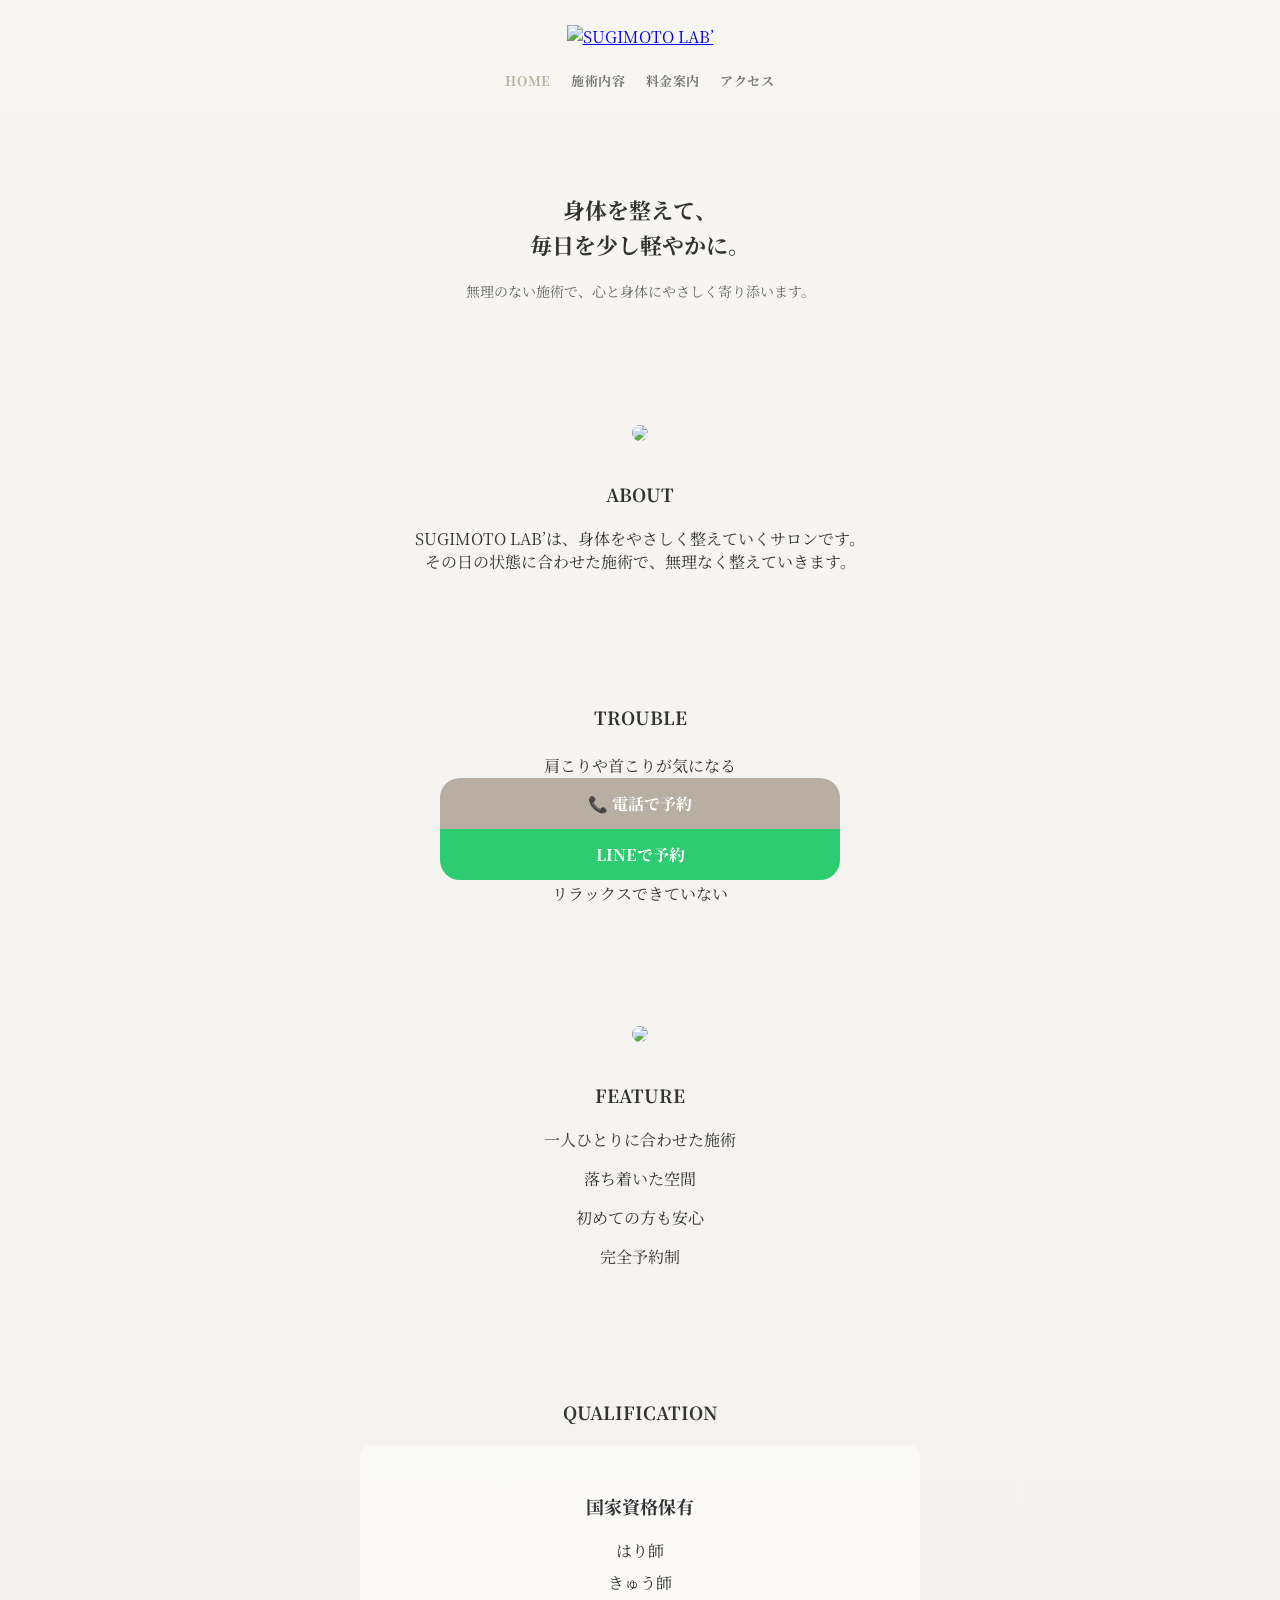
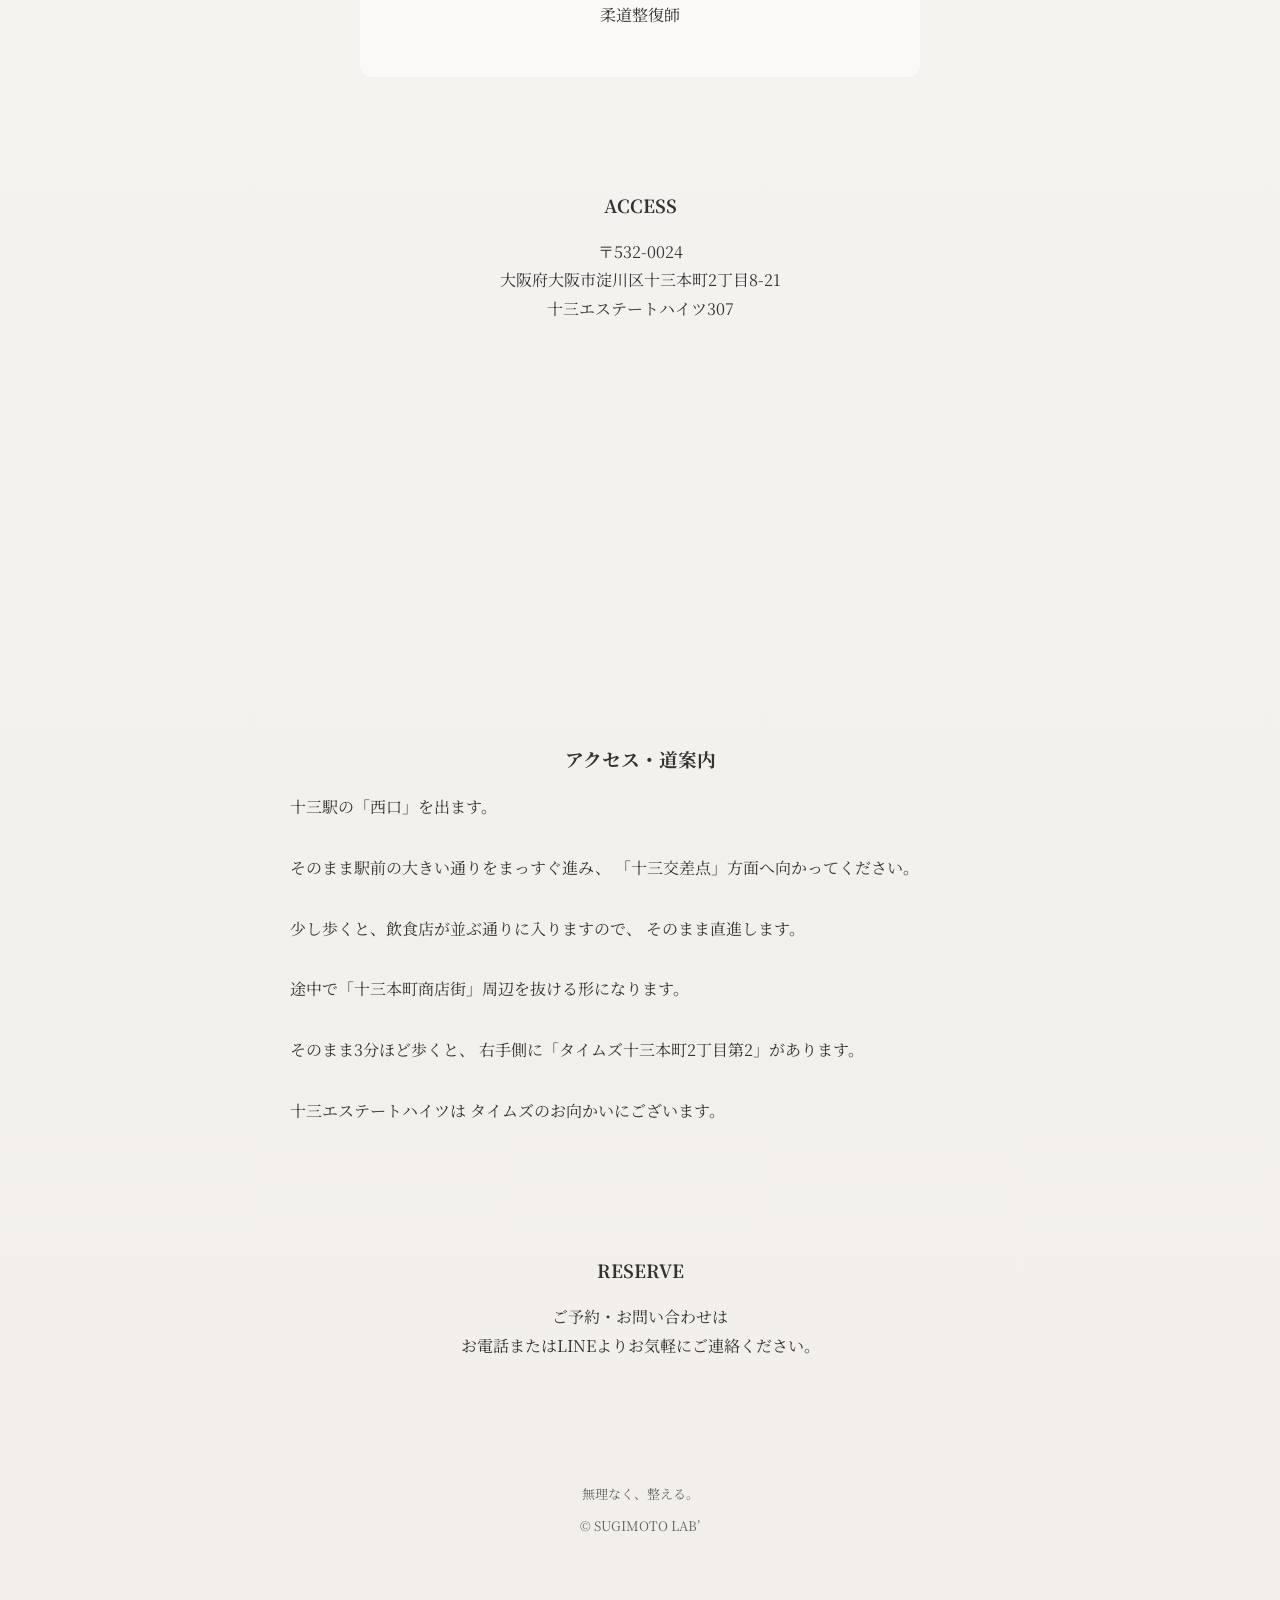
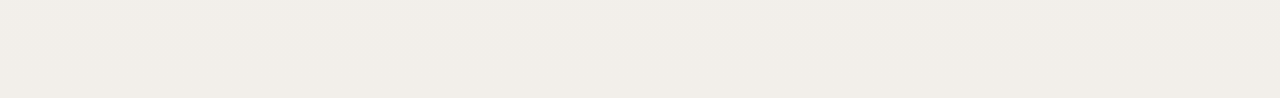
==== index.html @ 21ebf482 "Add files via upload" ====
<!DOCTYPE html>
<html lang="ja">
<head>
<meta charset="UTF-8">
<meta name="viewport" content="width=device-width, initial-scale=1.0">
<title>SUGIMOTO LAB’</title>

<link href="https://fonts.googleapis.com/css2?family=Noto+Serif+JP&display=swap" rel="stylesheet">
<link rel="stylesheet" href="style.css">
</head>

<body>

<header class="header">
  <a href="index.html"><img src="images/logo.png" class="logo" alt="SUGIMOTO LAB’"></a>
  
  <nav class="nav-menu">
    <ul>
      <li><a href="index.html" class="current">HOME</a></li>
      <li><a href="menu.html">施術内容</a></li>
      <li><a href="price.html">料金案内</a></li>
      <li><a href="index.html#access">アクセス</a></li>
    </ul>
  </nav>
</header>

<section class="hero">
  <h1>身体を整えて、<br>毎日を少し軽やかに。</h1>
  <p>無理のない施術で、心と身体にやさしく寄り添います。</p>
</section>

<section id="about" class="about">
  <img src="images/therapist.png" class="about-img">
  <h2>ABOUT</h2>
  <p>
    SUGIMOTO LAB’は、身体をやさしく整えていくサロンです。<br>
    その日の状態に合わせた施術で、無理なく整えていきます。
  </p>
</section>

<section id="trouble" class="trouble">
  <h2>TROUBLE</h2>
  <ul>
    <li>肩こりや首こりが気になる</li>
    <li>腰に違和感がある</li>
    <li>疲れがなかなか取れない</li>
    <li>姿勢が気になる</li>
    <li>リラックスできていない</li>
  </ul>
</section>

<section id="feature" class="feature">
  <img src="images/treatment.png" class="feature-img">
  <h2>FEATURE</h2>
  <p>一人ひとりに合わせた施術</p>
  <p>落ち着いた空間</p>
  <p>初めての方も安心</p>
  <p>完全予約制</p>
</section>

<section id="qualification" class="qualification">
  <h2>QUALIFICATION</h2>

  <div class="qualification-box">
    <p class="qualification-title">
      国家資格保有
    </p>

    <ul>
      <li>はり師</li>
      <li>きゅう師</li>
      <li>柔道整復師</li>
    </ul>
  </div>
</section>

<section id="access" class="access">
  <h2>ACCESS</h2>

  <div class="access-box">

    <p class="address">
      〒532-0024<br>
      大阪府大阪市淀川区十三本町2丁目8-21<br>
      十三エステートハイツ307
    </p>

 <iframe src="https://www.google.com/maps/embed?pb=!1m18!1m12!1m3!1d409.92564680138025!2d135.4805910197867!3d34.72018006422065!2m3!1f0!2f0!3f0!3m2!1i1024!2i768!4f13.1!3m3!1m2!1s0x6000e5ce4b250763%3A0x48b0d448606a60bc!2z44CSNTMyLTAwMjQg5aSn6Ziq5bqc5aSn6Ziq5biC5reA5bed5Yy65Y2B5LiJ5pys55S677yS5LiB55uu77yY4oiS77yS77yRIOWNgeS4ieOCqOOCueODhuODvOODiOODj-OCpOODhA!5e0!3m2!1sja!2sjp!4v1781175221794!5m2!1sja!2sjp" width="600" height="450" style="border:0;" allowfullscreen="" loading="lazy" referrerpolicy="no-referrer-when-downgrade">
 </iframe>

    <h3>アクセス・道案内</h3>

    <p class="access-text">
      十三駅の「西口」を出ます。<br><br>

      そのまま駅前の大きい通りをまっすぐ進み、
      「十三交差点」方面へ向かってください。<br><br>

      少し歩くと、飲食店が並ぶ通りに入りますので、
      そのまま直進します。<br><br>

      途中で「十三本町商店街」周辺を抜ける形になります。<br><br>

      そのまま3分ほど歩くと、
      右手側に「タイムズ十三本町2丁目第2」があります。<br><br>

      十三エステートハイツは
      タイムズのお向かいにございます。
    </p>

  </div>
</section>
  
<section id="reserve" class="reserve">
  <h2>RESERVE</h2>

  <p class="reserve-text">
    ご予約・お問い合わせは<br>
    お電話またはLINEよりお気軽にご連絡ください。
  </p>
</section>

<footer>
  <p>無理なく、整える。</p>
  <p>© SUGIMOTO LAB’</p>
</footer>
  
<div class="fixed-buttons">
  <a href="tel:07094495309" class="fixed-tel">
    📞 電話で予約
  </a>

  <a href="https://lin.ee/7CNkwtA" class="fixed-line">
    LINEで予約
  </a>
</div>
  
</body>
</html>
---- style.css ----
body {
  margin: 0;
  font-family: 'Noto Serif JP', serif;
  background: linear-gradient(180deg, #F7F6F3 0%, #F2EFEA 100%);
  color: #333;
  padding-bottom: 120px;
}

/* ヘッダー */
.header {
  display: flex;
  flex-direction: column;
  align-items: center;
  gap: 15px;
  padding: 25px 20px 15px;
  background-color: #F7F6F3;
}

.logo {
  width: 160px;
}

/* ナビゲーションメニュー (横並び) */
.nav-menu ul {
  display: flex;
  justify-content: center;
  gap: 20px;
  padding: 0;
  margin: 0;
  list-style: none;
}

.nav-menu a {
  text-decoration: none;
  color: #777;
  font-size: 13px;
  font-weight: bold;
  letter-spacing: 0.05em;
  padding: 5px 0;
  display: inline-block;
  transition: color 0.3s;
}

.nav-menu a:hover,
.nav-menu a.current {
  color: #B8AFA2; /* 現在のページ、またはホバー時にテーマカラーにする */
}

/* ヒーロー */
.hero {
  text-align: center;
  padding: 60px 20px;
}

.hero h1 {
  font-size: 22px;
  line-height: 1.6;
}

.hero p {
  font-size: 14px;
  color: #666;
}

/* セクション共通 */
section {
  padding: 50px 20px;
  text-align: center;
}

h2 {
  font-size: 18px;
  margin-bottom: 20px;
}

/* ABOUT画像 */
.about-img {
  width: 100%;
  max-width: 280px;
  border-radius: 12px;
  margin-bottom: 20px;
}

/* FEATURE画像 */
.feature-img {
  width: 100%;
  max-width: 280px;
  border-radius: 12px;
  margin-bottom: 20px;
}

/* リスト */
ul {
  list-style: none;
  padding: 0;
  line-height: 2;
}

/* 下層ページ専用の余白調整 */
.lower-main {
  min-height: 60vh;
  padding-top: 20px;
}

.section-lead {
  font-size: 14px;
  color: #666;
  margin-top: -10px;
  margin-bottom: 30px;
}

/* =========================
   MENU (施術内容)
========================= */
.menu-box {
  width: 100%;
  max-width: 550px;
  margin: 0 auto;
  text-align: left;
  background: rgba(255, 255, 255, 0.5);
  padding: 25px;
  border-radius: 12px;
  box-sizing: border-box;
}

.menu-box h3 {
  font-size: 16px;
  color: #333;
  margin-top: 25px;
  border-left: 3px solid #B8AFA2;
  padding-left: 10px;
}
.menu-box h3:first-child {
  margin-top: 0;
}

.menu-box p {
  font-size: 14px;
  line-height: 1.7;
  color: #555;
}

/* =========================
   PRICE (料金案内)
========================= */
.price-table {
  width: 100%;
  max-width: 550px;
  margin: 0 auto 15px;
  border-collapse: collapse;
  font-size: 14px;
}

.price-table tr {
  border-bottom: 1px solid #E5E2DC;
}

.price-table th, 
.price-table td {
  padding: 15px 10px;
}

.price-table th {
  text-align: left;
  font-weight: normal;
  color: #555;
}

.price-table td {
  text-align: right;
  font-weight: bold;
  color: #333;
}

.price-note {
  font-size: 12px;
  color: #888;
}

/* =========================
   QUALIFICATION
========================= */
.qualification-box{
  max-width: 500px;
  margin: 0 auto;
  padding: 30px;
  background: rgba(255,255,255,0.6);
  border-radius: 12px;
}

.qualification-title{
  font-size: 18px;
  font-weight: bold;
  margin-bottom: 15px;
}

/* =========================
   ACCESS
========================= */
.access-box{
  max-width: 700px;
  margin: 0 auto;
}

.address{
  line-height: 1.8;
}

.access-box iframe{
  width: 100%;
  height: 320px;
  border: none;
  border-radius: 12px;
  margin: 25px 0;
}

.access h3{
  margin-top: 30px;
  margin-bottom: 20px;
}

.access-text{
  text-align: left;
  line-height: 1.9;
}

/* =========================
   RESERVE / FOOTER / FIXED BUTTONS
========================= */
.reserve-text{
  line-height: 1.8;
  margin-bottom: 30px;
}

footer {
  text-align: center;
  padding: 30px 20px;
  font-size: 13px;
  color: #666;
}

.fixed-buttons{
  position: fixed;
  bottom: 20px;
  left: 50%;
  transform: translateX(-50%);
  width: 90%;
  max-width: 400px;
  display: flex;
  flex-direction: column;
  z-index: 999;
}

.fixed-tel,
.fixed-line{
  display: block;
  text-align: center;
  padding: 14px;
  color: white;
  text-decoration: none;
  font-weight: bold;
}

.fixed-tel{
  background: #B8AFA2;
  border-radius: 20px 20px 0 0;
}

.fixed-line{
  background: #2ECC71;
  border-radius: 0 0 20px 20px;
}

/* スムーズスクロール（HOMEからアクセスを押した時用） */
html {
  scroll-behavior: smooth;
}

/* スマホ調整 */
@media (max-width: 768px) {
  .logo {
    width: 140px;
  }
}
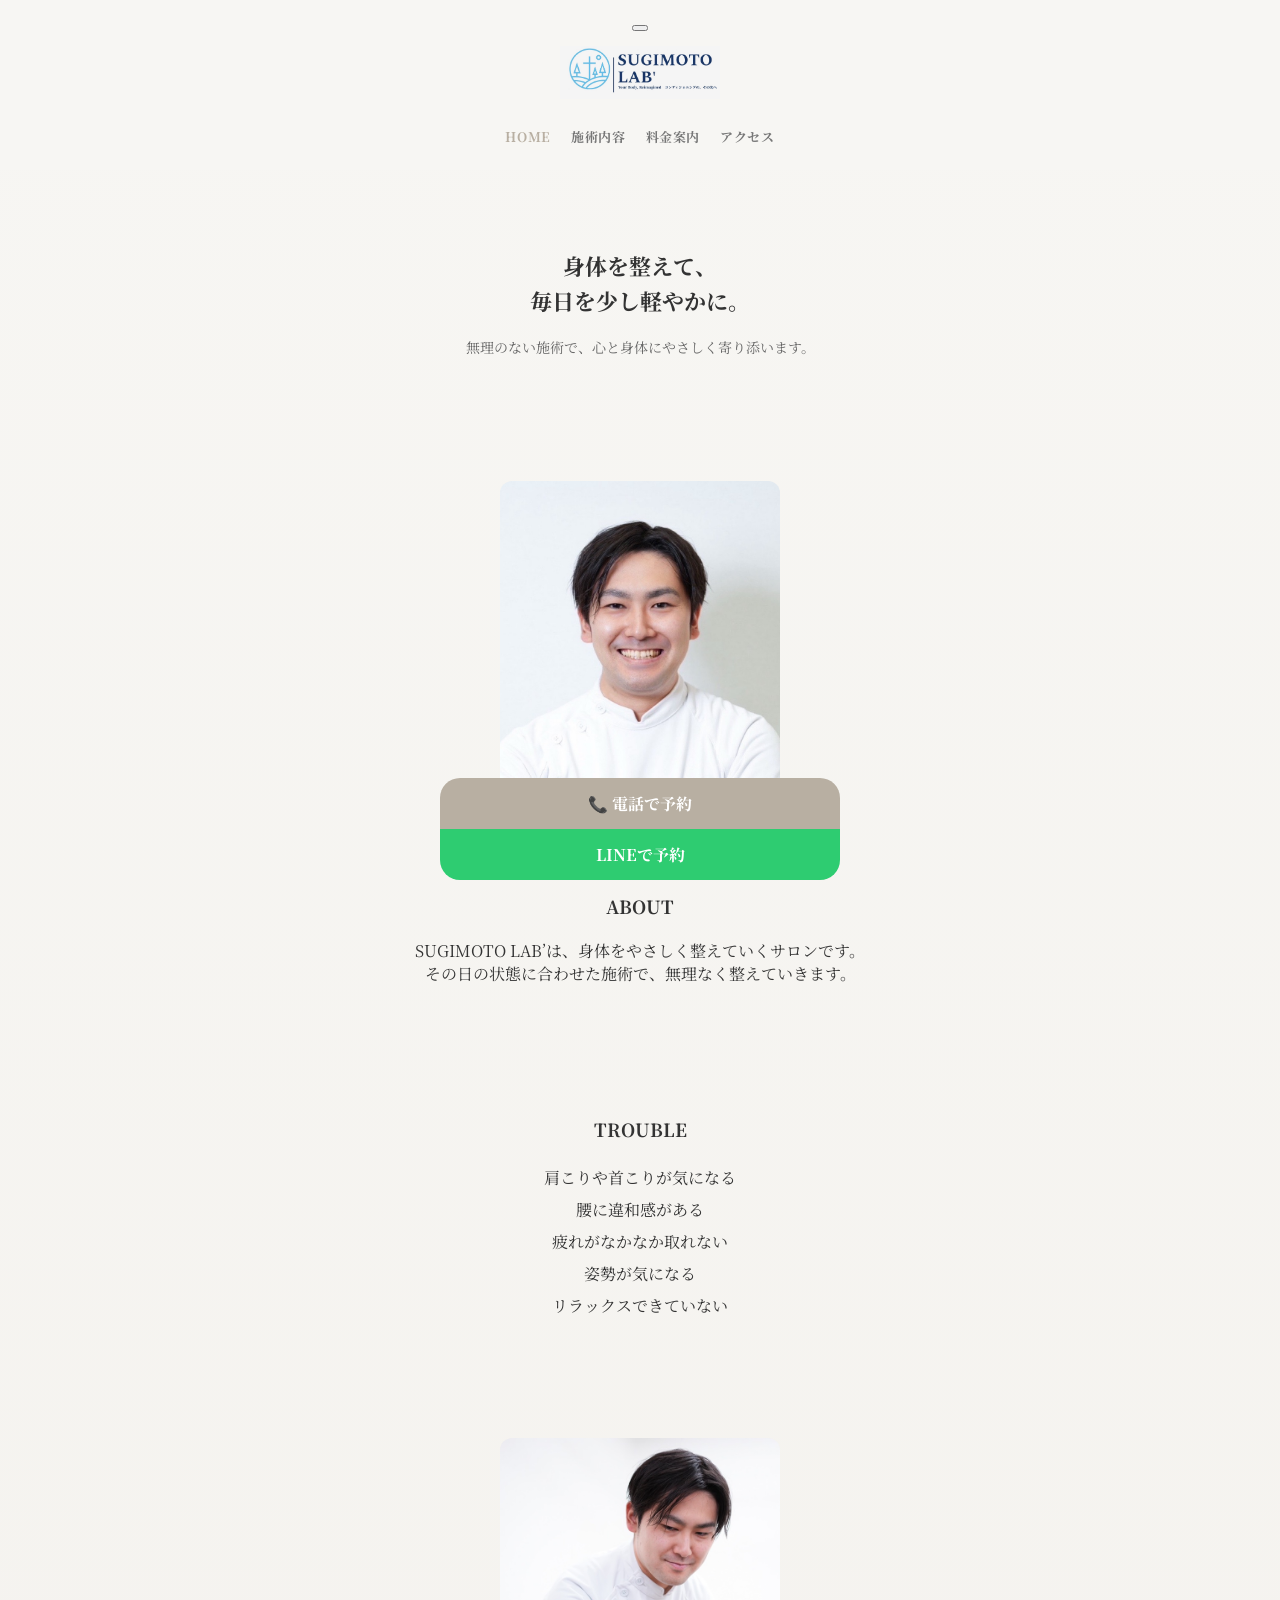
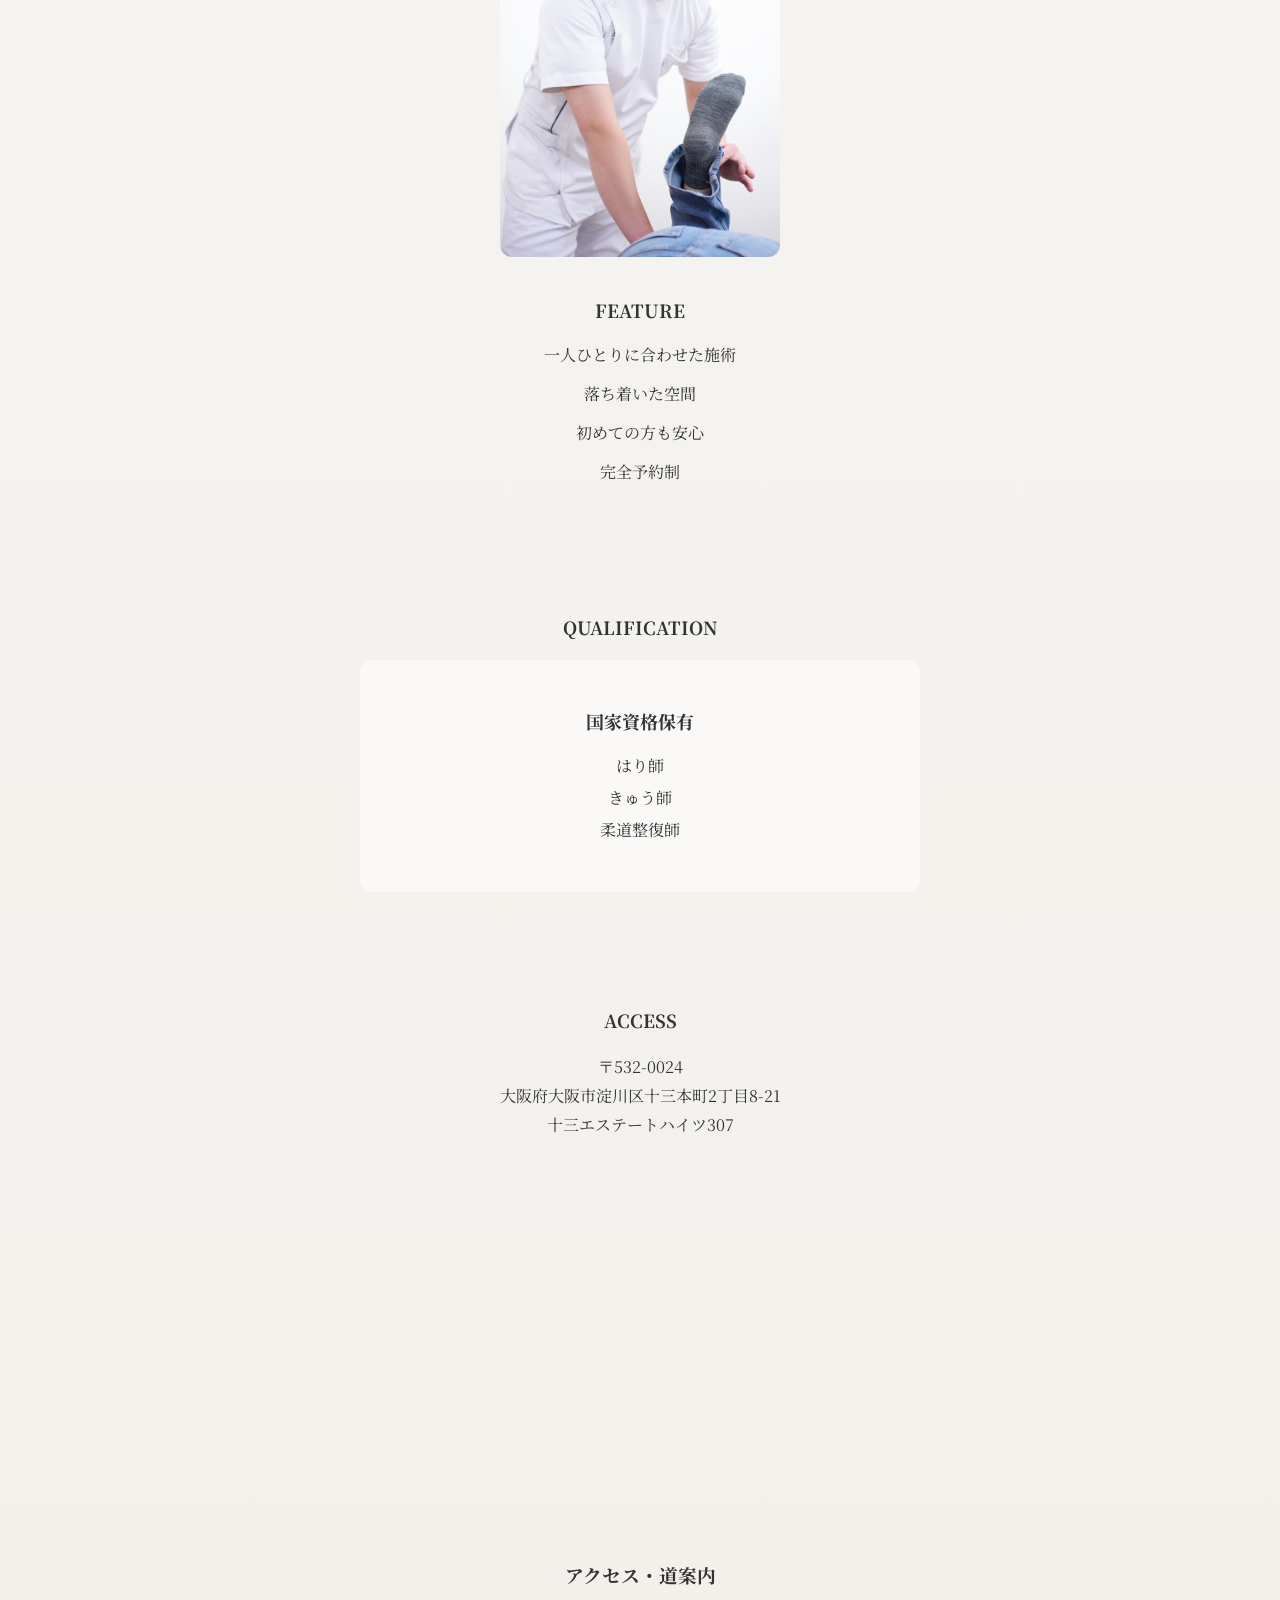
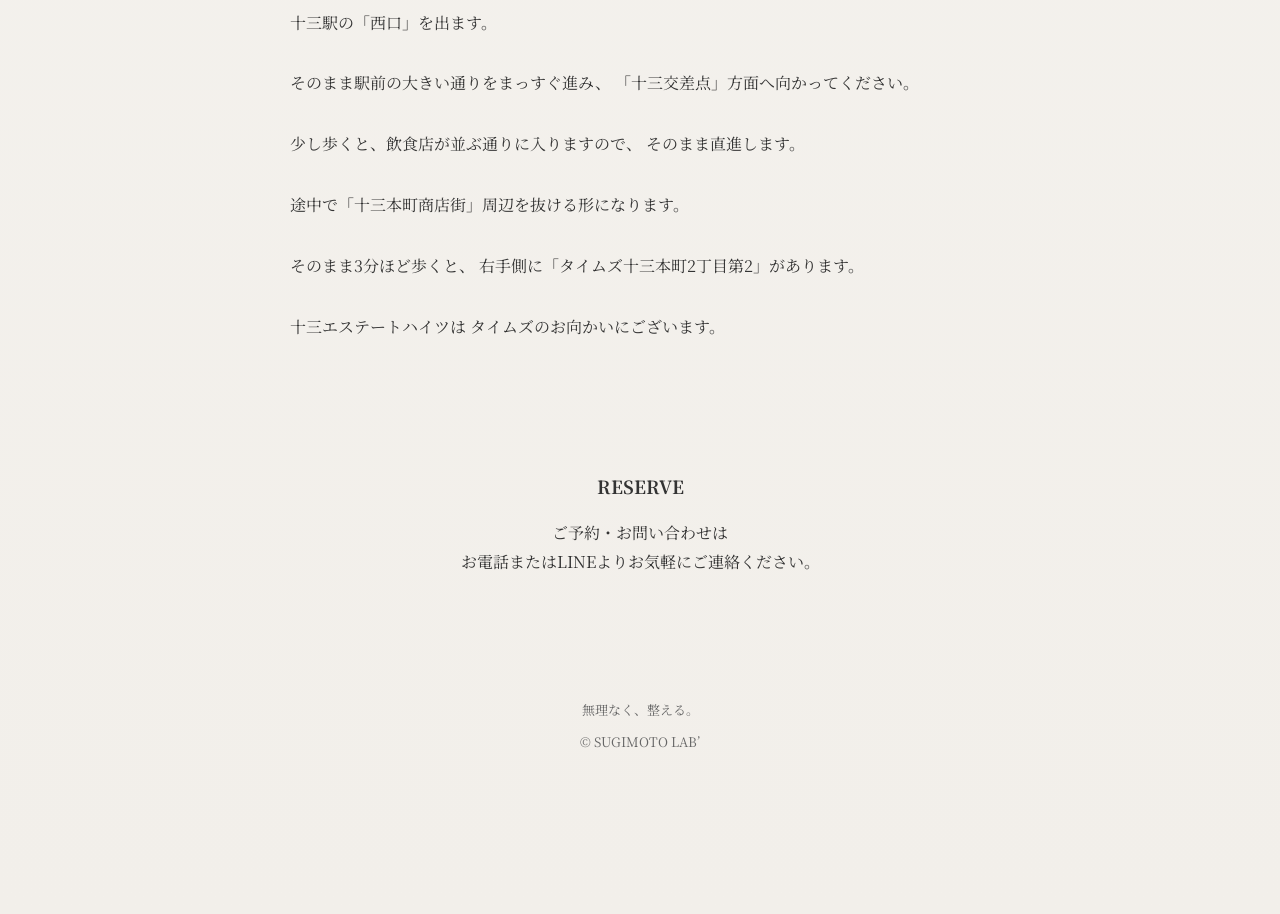
==== commit 2c19a7c1: "Update index.html" ====
--- a/index.html
+++ b/index.html
@@ -12,9 +12,15 @@
 <body>
 
 <header class="header">
+  <button class="menu-btn" id="js-menu-btn" aria-label="メニューを開く">
+    <span></span>
+    <span></span>
+    <span></span>
+  </button>
+
   <a href="index.html"><img src="images/logo.png" class="logo" alt="SUGIMOTO LAB’"></a>
   
-  <nav class="nav-menu">
+  <nav class="nav-menu" id="js-nav-menu">
     <ul>
       <li><a href="index.html" class="current">HOME</a></li>
       <li><a href="menu.html">施術内容</a></li>
@@ -134,6 +140,16 @@
     LINEで予約
   </a>
 </div>
+
+<script>
+  const menuBtn = document.getElementById('js-menu-btn');
+  const navMenu = document.getElementById('js-nav-menu');
+
+  menuBtn.addEventListener('click', () => {
+    menuBtn.classList.toggle('active');
+    navMenu.classList.toggle('active');
+  });
+</script>
   
 </body>
-</html>+</html>
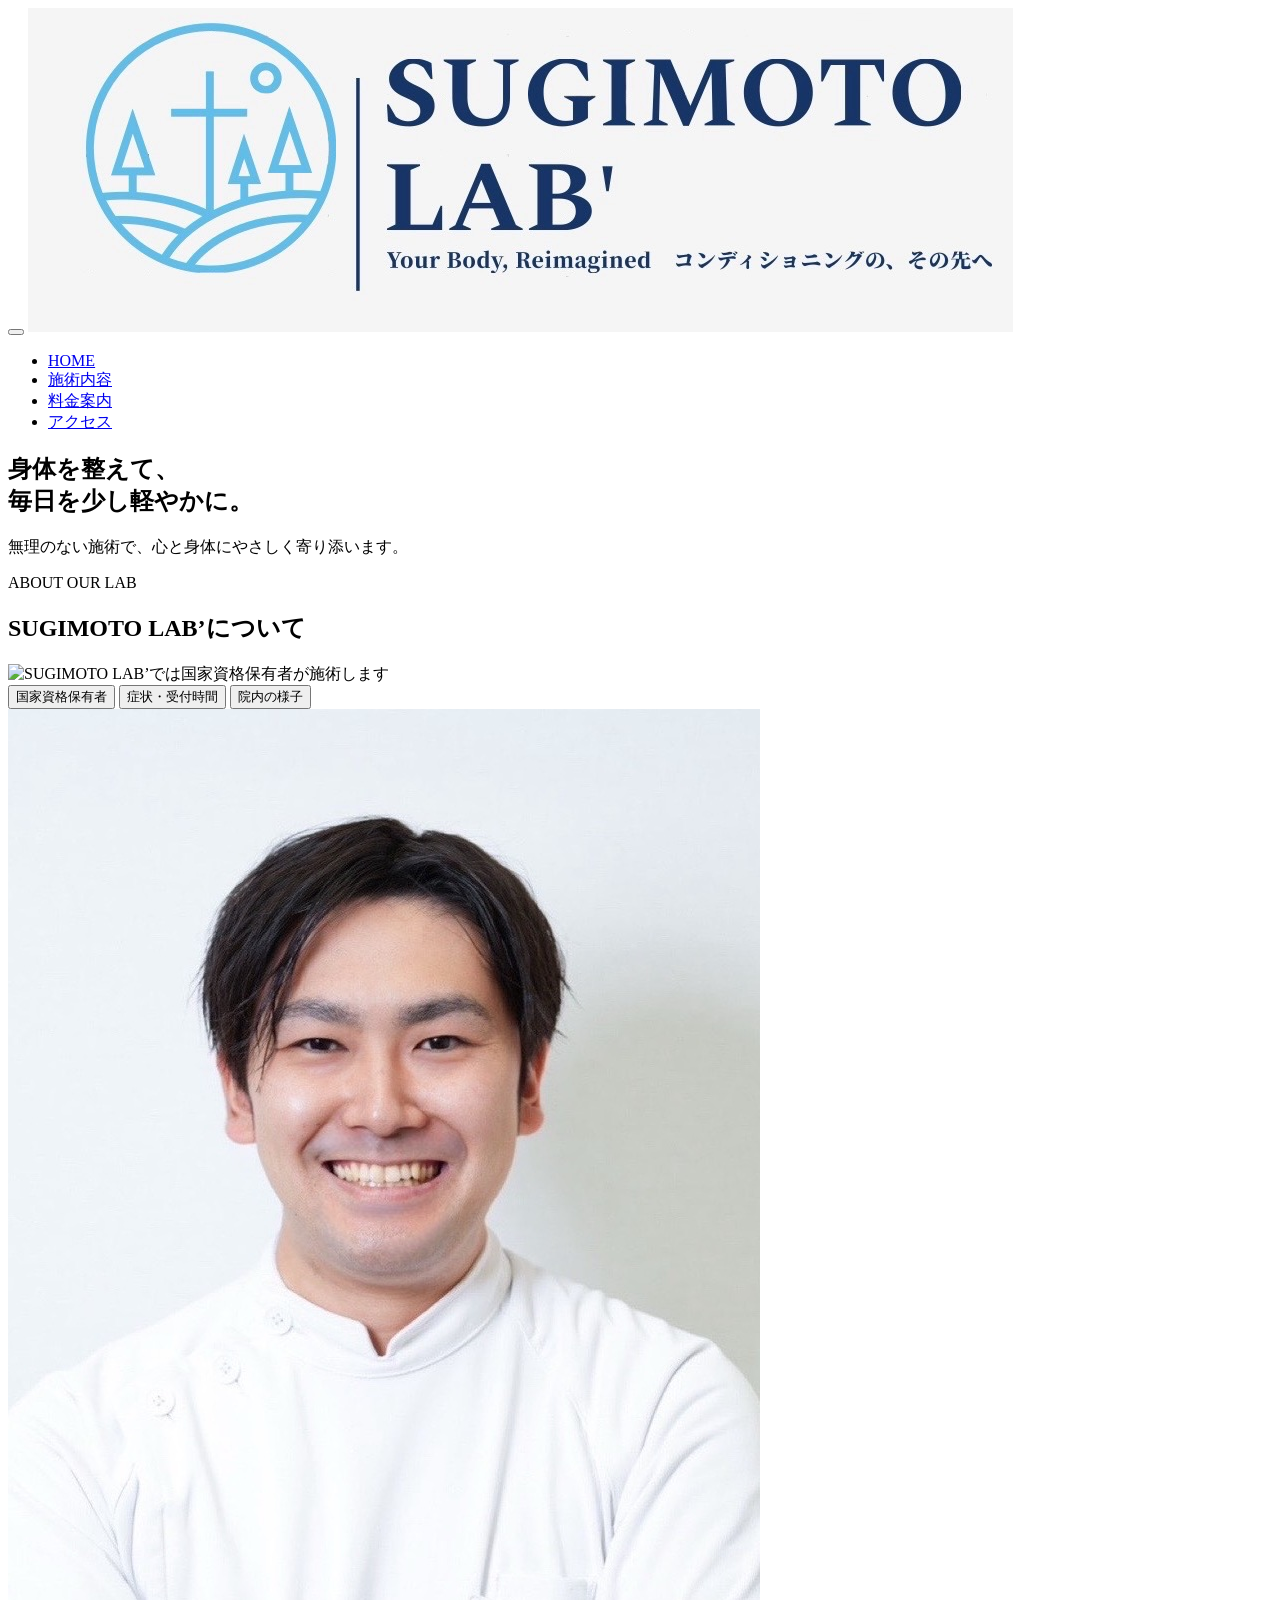
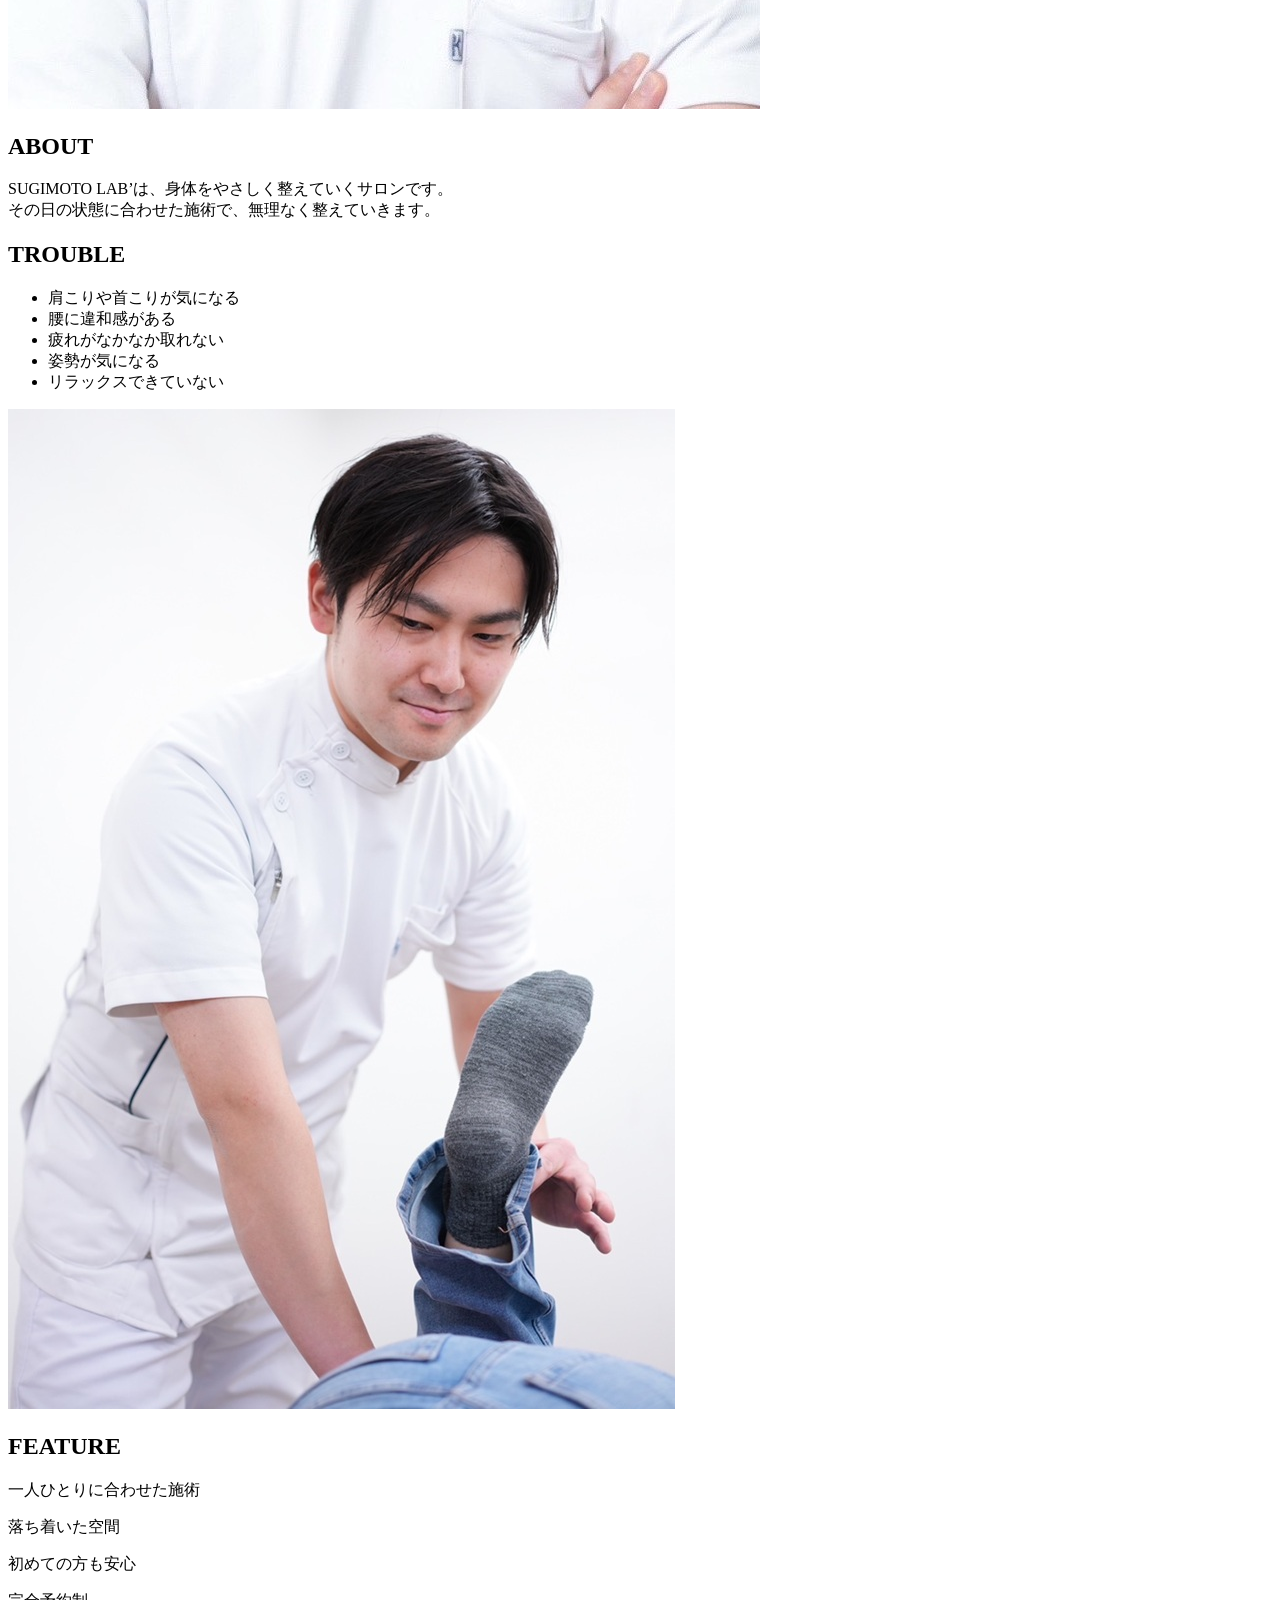
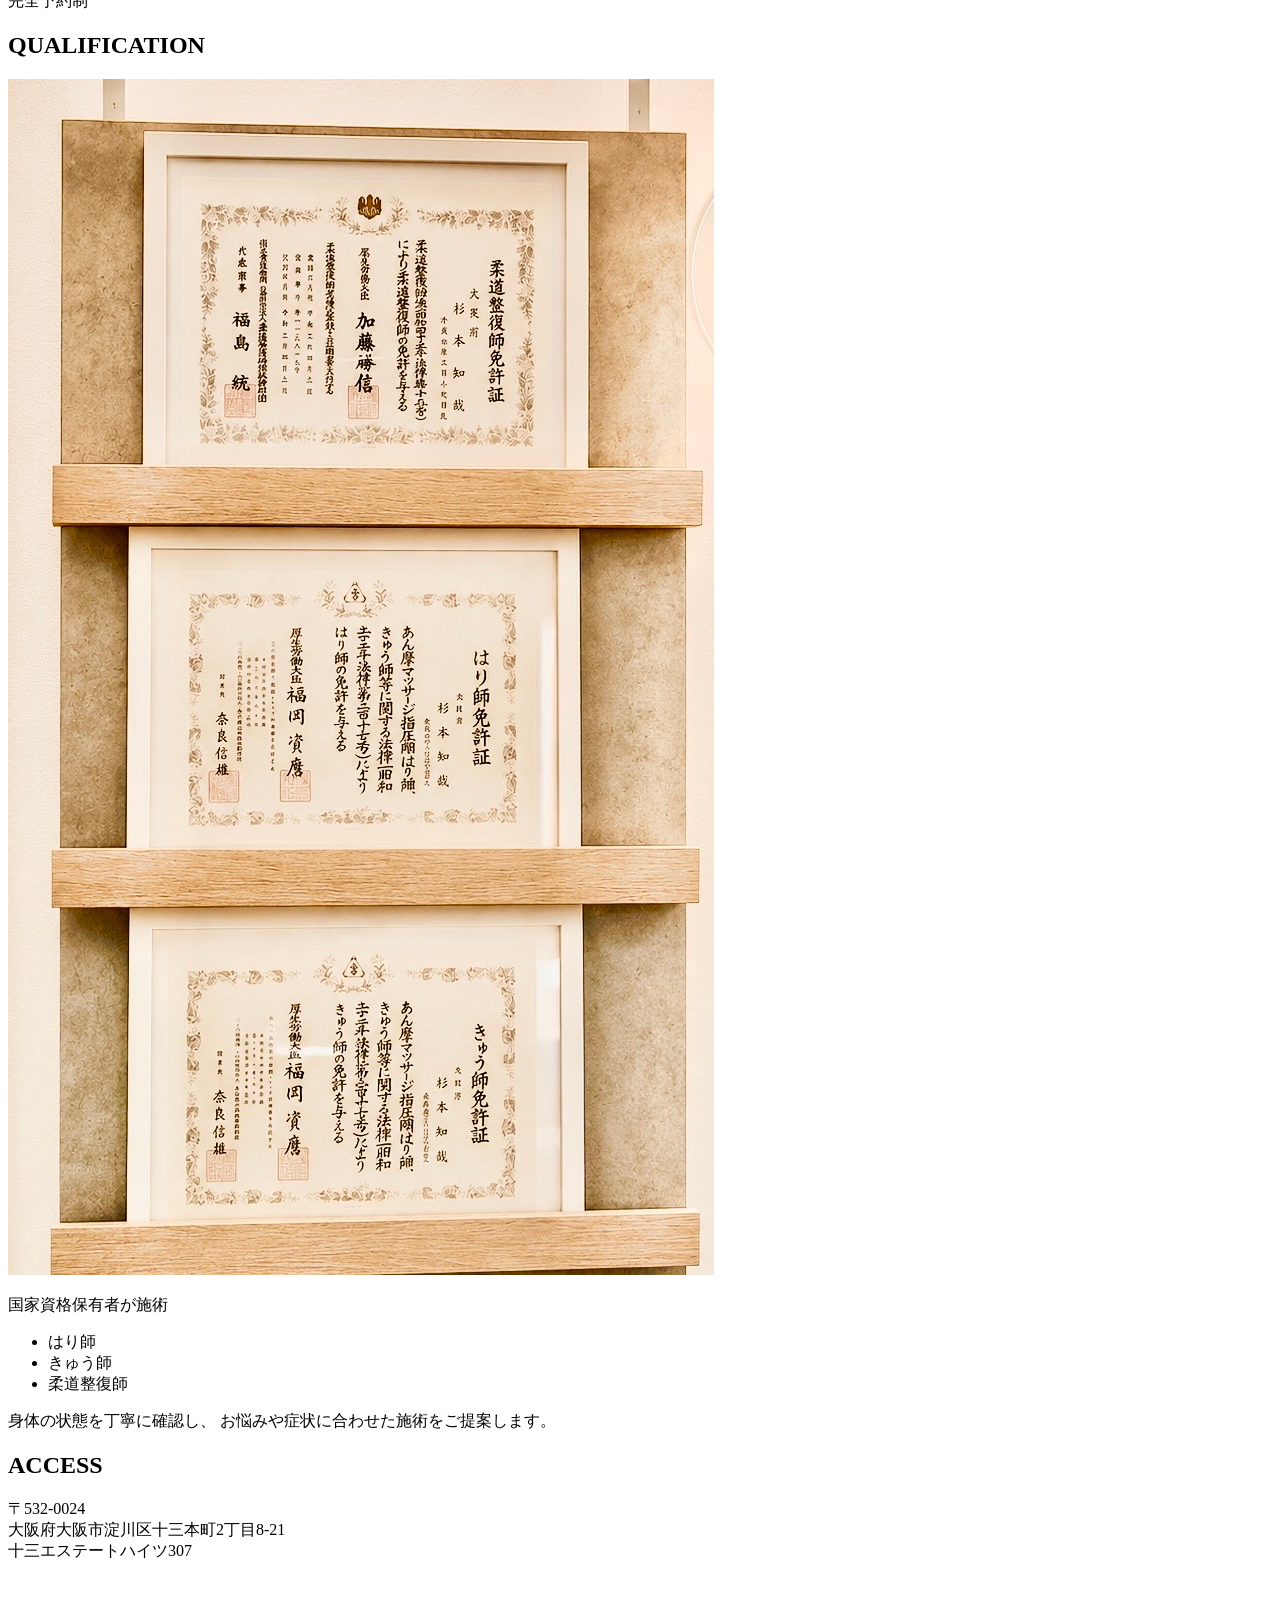
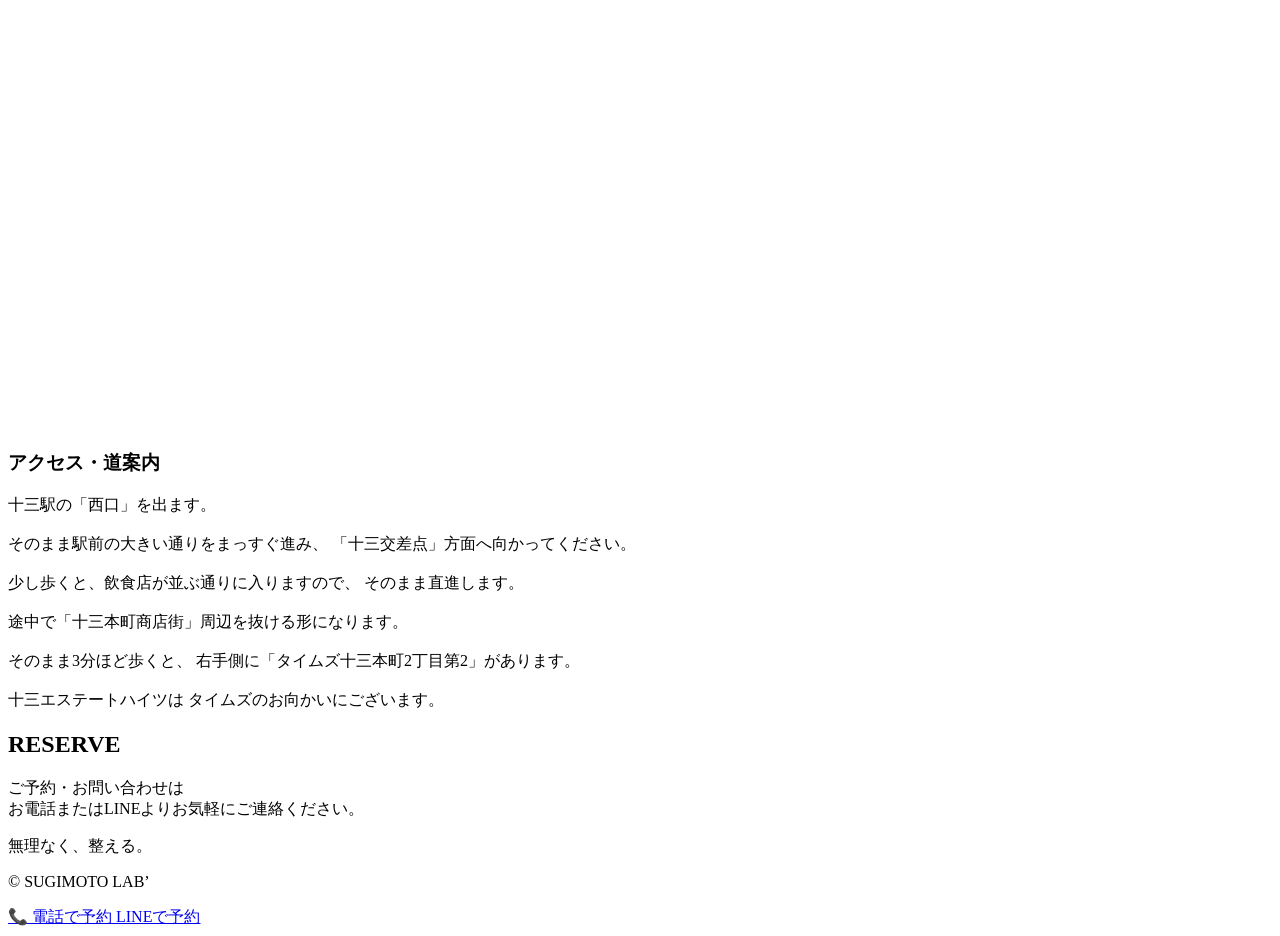
==== commit 296a31db: "Update index.html" ====
--- a/index.html
+++ b/index.html
@@ -3,10 +3,14 @@
 <head>
 <meta charset="UTF-8">
 <meta name="viewport" content="width=device-width, initial-scale=1.0">
-<title>SUGIMOTO LAB’</title>
+<title>SUGIMOTO LAB'｜大阪市淀川区の整体・鍼灸・骨盤調整・美容鍼</title>
+
+<meta
+    name="description"
+    content="大阪市淀川区の整体・鍼灸院SUGIMOTO LAB'。骨盤調整・オーダーメイドマッサージ・ハイボルト施術・美容鍼に対応。国家資格保有者が一人ひとりのお悩みに合わせて施術します。完全予約制。">
 
 <link href="https://fonts.googleapis.com/css2?family=Noto+Serif+JP&display=swap" rel="stylesheet">
-<link rel="stylesheet" href="style.css">
+<link rel="stylesheet" href="CSS/style.css">
 </head>
 
 <body>
@@ -35,6 +39,58 @@
   <p>無理のない施術で、心と身体にやさしく寄り添います。</p>
 </section>
 
+
+<!-- HOME案内画像 -->
+<section class="home-gallery">
+
+  <div class="home-gallery-title">
+    <p class="home-gallery-en">ABOUT OUR LAB</p>
+    <h2>SUGIMOTO LAB’について</h2>
+  </div>
+
+  <div class="home-gallery-display">
+    <img
+      src="images/home-slide-01.png"
+      id="js-home-gallery-image"
+      class="home-gallery-image"
+      alt="SUGIMOTO LAB’では国家資格保有者が施術します"
+    >
+  </div>
+
+  <div class="home-gallery-buttons">
+
+    <button
+      type="button"
+      class="home-gallery-button active"
+      data-image="images/home-slide-01.png"
+      data-alt="SUGIMOTO LAB’では国家資格保有者が施術します"
+    >
+      国家資格保有者
+    </button>
+
+    <button
+      type="button"
+      class="home-gallery-button"
+      data-image="images/home-slide-02.png"
+      data-alt="夜20時以降の受付と対応している症状のご案内"
+    >
+      症状・受付時間
+    </button>
+
+    <button
+      type="button"
+      class="home-gallery-button"
+      data-image="images/home-slide-03.png"
+      data-alt="SUGIMOTO LAB’の施術室"
+    >
+      院内の様子
+    </button>
+
+  </div>
+
+</section>
+
+
 <section id="about" class="about">
   <img src="images/therapist.png" class="about-img">
   <h2>ABOUT</h2>
@@ -65,19 +121,40 @@
 </section>
 
 <section id="qualification" class="qualification">
+
   <h2>QUALIFICATION</h2>
 
-  <div class="qualification-box">
-    <p class="qualification-title">
-      国家資格保有
-    </p>
-
-    <ul>
-      <li>はり師</li>
-      <li>きゅう師</li>
-      <li>柔道整復師</li>
-    </ul>
-  </div>
+  <div class="qualification-content">
+
+    <div class="qualification-image-wrap">
+      <img
+        src="images/qualification.jpg"
+        class="qualification-image"
+        alt="柔道整復師、はり師、きゅう師の国家資格免許証"
+      >
+    </div>
+
+    <div class="qualification-box">
+
+      <p class="qualification-title">
+        国家資格保有者が施術
+      </p>
+
+      <ul>
+        <li>はり師</li>
+        <li>きゅう師</li>
+        <li>柔道整復師</li>
+      </ul>
+
+      <p class="qualification-text">
+        身体の状態を丁寧に確認し、
+        お悩みや症状に合わせた施術をご提案します。
+      </p>
+
+    </div>
+
+  </div>
+
 </section>
 
 <section id="access" class="access">
@@ -142,6 +219,8 @@
 </div>
 
 <script>
+  /* ハンバーガーメニュー */
+
   const menuBtn = document.getElementById('js-menu-btn');
   const navMenu = document.getElementById('js-nav-menu');
 
@@ -149,6 +228,44 @@
     menuBtn.classList.toggle('active');
     navMenu.classList.toggle('active');
   });
+
+
+  /* HOME画像切り替え */
+
+  const galleryImage =
+    document.getElementById('js-home-gallery-image');
+
+  const galleryButtons =
+    document.querySelectorAll('.home-gallery-button');
+
+  galleryButtons.forEach((button) => {
+
+    button.addEventListener('click', () => {
+
+      if (button.classList.contains('active')) {
+        return;
+      }
+
+      const nextImage = button.dataset.image;
+      const nextAlt = button.dataset.alt;
+
+      galleryButtons.forEach((item) => {
+        item.classList.remove('active');
+      });
+
+      button.classList.add('active');
+
+      galleryImage.classList.add('changing');
+
+      setTimeout(() => {
+        galleryImage.src = nextImage;
+        galleryImage.alt = nextAlt;
+        galleryImage.classList.remove('changing');
+      }, 200);
+
+    });
+
+  });
 </script>
   
 </body>
